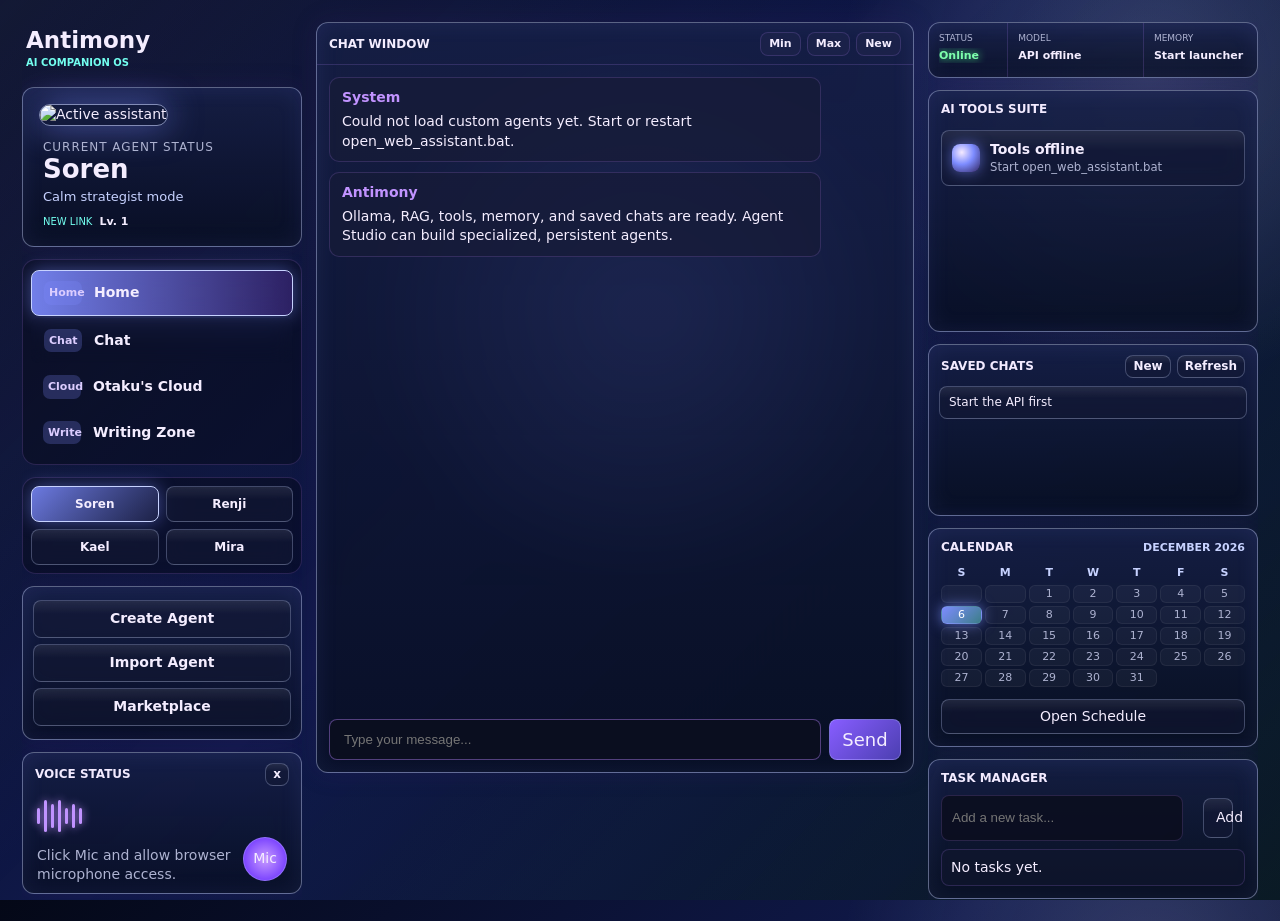
==== index.html @ 767133b0 "Add files via upload" ====
<!doctype html>
<html lang="en">
<head>
  <meta charset="utf-8" />
  <meta name="viewport" content="width=device-width, initial-scale=1" />
  <title>Antimony Anime AI Assistant</title>
  <link rel="stylesheet" href="assistant_web.css?v=20260620-cloud-public" />
</head>
<body>
  <main class="shell">
    <aside class="left-rail">
      <div class="rail-brand"><div><strong>Antimony</strong><span>AI Companion OS</span></div><button id="accountButton" type="button" hidden><span id="accountLabel">Sign in</span></button></div>
      <section class="glass agent-panel">
        <img id="agentMini" src="assets/soren.png" alt="Active assistant" />
        <div>
          <span>Current Agent Status</span>
          <strong id="activeAgentName">Soren</strong>
          <p id="activeAgentVibe">Calm strategist mode</p>
          <div class="agent-progress"><span id="agentRelationship">New Link</span><b id="agentLevel">Lv. 1</b></div>
        </div>
      </section>

      <nav>
        <button class="nav active" data-prompt="what can you do"><b>Home</b><span>Home</span></button>
        <button class="nav" id="chatNav" type="button"><b>Chat</b><span>Chat</span></button>
        <a class="nav" href="otakus_cloud.html"><b>Cloud</b><span>Otaku's Cloud</span></a>
        <a class="nav" href="writing_zone.html"><b>Write</b><span>Writing Zone</span></a>
      </nav>

      <section class="glass agent-create">
        <button id="createAgentOpen" type="button">Create Agent</button>
        <button id="importAgentOpen" type="button">Import Agent</button>
        <button id="marketplaceOpen" type="button">Marketplace</button>
        <input id="importAgentFile" type="file" accept="application/json,.json" hidden />
      </section>

      <section class="glass voice-card">
        <div class="panel-title">Voice Status <button id="voicePulse">x</button></div>
        <div class="wave"><i></i><i></i><i></i><i></i><i></i><i></i><i></i></div>
        <p>Click Mic and allow browser microphone access.</p>
        <button class="round" data-action="voice">Mic</button>
      </section>

    </aside>

    <aside class="right-rail">
      <section class="glass system-dock">
        <div><span>Status</span><b class="online">Online</b></div>
        <div><span>Model</span><b id="modelStatus">Checking...</b></div>
        <div><span>Memory</span><b id="memoryStatus">SQLite DB</b></div>
      </section>
      <section class="glass tool-suite">
        <div class="panel-title">AI Tools Suite</div>
        <div id="toolsList" class="tools-list">
          <button data-prompt="tools"><span class="tool-dot"></span><span><b>Loading tools</b><small>Reading Python API</small></span></button>
        </div>
      </section>

      <section class="glass saved">
        <div class="panel-title">Saved Chats <span><button id="savedNewChat">New</button><button id="refreshSessions">Refresh</button></span></div>
        <div id="sessions" class="sessions"></div>
      </section>

      <section class="glass calendar-card">
        <div class="panel-title">Calendar <span id="calendarMonth"></span></div>
        <div id="calendarGrid" class="calendar-grid"></div>
        <button data-prompt="calendar this month">Open Schedule</button>
      </section>

      <section class="glass tasks">
        <div class="panel-title">Task Manager</div>
        <form id="taskForm" class="task-form">
          <input id="taskInput" autocomplete="off" placeholder="Add a new task..." />
          <button type="submit">Add</button>
        </form>
        <div id="tasksList" class="tasks-list"></div>
      </section>
    </aside>

    <section class="chat-window glass">
      <div class="window-bar">
        <span>Chat Window</span>
        <div>
          <button id="minChat" type="button">Min</button>
          <button id="maxChat" type="button">Max</button>
          <button id="newChat" type="button">New</button>
        </div>
      </div>
      <section id="messages" class="messages"></section>
      <form id="composer" class="composer">
        <input id="messageInput" autocomplete="off" placeholder="Type your message..." />
        <button type="submit">Send</button>
      </form>
    </section>

    <section class="mode-panel glass" id="modePanel">
      <div class="panel-title"><span id="modeTitle">Antimony Modes</span><button id="closeMode" type="button">Close</button></div>
      <div id="modeTools" class="mode-tools"></div>
    </section>

  </main>

  <section class="studio-overlay" id="agentStudio" hidden>
    <div class="agent-studio glass" role="dialog" aria-modal="true" aria-labelledby="studioTitle">
      <header>
        <div><span>Antimony Creator</span><h2 id="studioTitle">Agent Studio</h2></div>
        <button id="cancelAgentCreate" type="button" aria-label="Close Agent Studio">x</button>
      </header>
      <div class="studio-templates" id="agentTemplates">
        <button type="button" data-template="companion">Companion</button>
        <button type="button" data-template="study">Study</button>
        <button type="button" data-template="coding">Coding</button>
        <button type="button" data-template="writing">Writing</button>
        <button type="button" data-template="research">Research</button>
        <button type="button" data-template="anime">Anime</button>
      </div>
      <form id="createAgentForm" class="studio-body">
        <div class="studio-fields">
          <label>Name<input id="newAgentName" required maxlength="40" placeholder="Nova" /></label>
          <label>Role<select id="newAgentRole"><option>AI Companion</option><option>Study Coach</option><option>Coding Mentor</option><option>Writing Partner</option><option>Research Analyst</option><option>Anime Specialist</option></select></label>
          <label class="wide">Purpose<input id="newAgentPurpose" maxlength="300" placeholder="What should this agent help you achieve?" /></label>
          <label class="wide">Personality and vibe<textarea id="newAgentVibe" required maxlength="160" placeholder="Calm, witty, loyal, challenges me when needed..."></textarea></label>
          <label class="wide">Appearance prompt<textarea id="newAgentAppearance" maxlength="300" placeholder="Silver hair, teal eyes, futuristic scholar outfit..."></textarea></label>
          <label>Traits<input id="newAgentTraits" maxlength="200" placeholder="patient, strategic, funny" /></label>
          <label>Voice style<select id="newAgentVoice"><option value="balanced">Balanced</option><option value="calm">Calm</option><option value="energetic">Energetic</option><option value="deep">Deep</option><option value="gentle">Gentle</option></select></label>
          <label class="wide">Goals<textarea id="newAgentGoals" maxlength="600" placeholder="One goal per line"></textarea></label>
          <label class="wide">First greeting<input id="newAgentGreeting" maxlength="240" placeholder="A custom message when the agent comes online" /></label>
          <label class="wide">Custom instructions<textarea id="newAgentInstructions" maxlength="1500" placeholder="How the agent should behave, teach, plan, and respond"></textarea></label>
          <label class="wide">Starter knowledge<textarea id="newAgentKnowledge" maxlength="5000" placeholder="Facts, syllabus, project context, rules, or lore this agent should know"></textarea></label>
          <fieldset class="wide pack-picker"><legend>Knowledge Packs</legend><div id="studioPackChoices"><span>Loading packs...</span></div></fieldset>
          <label>Sharing<select id="newAgentVisibility"><option value="private">Private</option><option value="shared">Shareable</option></select></label>
        </div>
        <aside class="studio-preview">
          <div class="preview-avatar" id="studioAvatar"><span>AI</span></div>
          <span id="studioTemplateLabel">Custom Agent</span>
          <h3 id="studioPreviewName">Your Agent</h3>
          <p id="studioPreviewRole">AI Companion</p>
          <small id="studioPreviewVibe">Build a personality people remember.</small>
          <div class="studio-actions"><button type="submit" id="generateAgent">Generate Agent</button><button type="button" id="studioReset">Reset</button></div>
        </aside>
      </form>
    </div>
  </section>

  <section class="studio-overlay" id="marketplace" hidden>
    <div class="marketplace glass" role="dialog" aria-modal="true" aria-labelledby="marketplaceTitle">
      <header><div><span>Antimony Network</span><h2 id="marketplaceTitle">Agent Marketplace</h2></div><button id="marketplaceClose" type="button">x</button></header>
      <div class="market-tabs"><button class="active" type="button" data-market-tab="agents">Agents</button><button type="button" data-market-tab="packs">Knowledge Packs</button></div>
      <section id="marketAgents" class="market-grid"></section>
      <section id="marketPacks" class="market-grid" hidden></section>
    </div>
  </section>

  <section class="studio-overlay" id="authOverlay" hidden>
    <div class="auth-dialog glass" role="dialog" aria-modal="true" aria-labelledby="authTitle">
      <button id="authClose" class="auth-close" type="button">x</button>
      <div class="auth-brand"><span>Antimony Cloud</span><h2 id="authTitle">Your agents, everywhere.</h2><p>Sign in to sync chats, custom agents, and progress across devices.</p></div>
      <form id="authForm">
        <div class="auth-modes"><button class="active" type="button" data-auth-mode="login">Log in</button><button type="button" data-auth-mode="signup">Create account</button></div>
        <label>Email<input id="authEmail" type="email" autocomplete="email" required /></label>
        <label>Password<input id="authPassword" type="password" autocomplete="current-password" minlength="8" required /></label>
        <p id="authError"></p>
        <button id="authSubmit" type="submit">Log in</button>
      </form>
      <section id="accountPanel" hidden><p id="accountEmail"></p><button id="signOutButton" type="button">Sign out</button></section>
    </div>
  </section>

  <script src="/api/config"></script>
  <script src="cloud_auth.js?v=20260620-vercel-config"></script>
  <script src="assistant_web.js?v=20260620-vercel-config"></script>
</body>
</html>
---- assistant_web.css ----
:root {
  color-scheme: dark;
  --bg: #050814;
  --panel: rgba(21, 24, 49, .74);
  --panel-2: rgba(32, 35, 66, .68);
  --line: rgba(182, 132, 255, .42);
  --line-soft: rgba(182, 132, 255, .18);
  --text: #f4edff;
  --muted: #aeb3d1;
  --purple: #8d5cff;
  --purple-2: #c193ff;
  --cyan: #73fff0;
  --hot: #ff78d5;
  --accent-a: #8d5cff;
  --accent-b: #c193ff;
  --accent-c: #73fff0;
  --page-0: #050814;
  --page-1: #090d1d;
  --page-2: #03050d;
  --panel-tint: rgba(28, 31, 61, .78);
  --panel-bottom: rgba(11, 15, 35, .72);
  --portrait-scale: 1;
  --portrait-x: 0px;
}

body[data-persona="soren"] {
  --accent-a: #7d8cff;
  --accent-b: #c7d2ff;
  --accent-c: #73fff0;
  --hot: #89f7ff;
  --page-0: #040817;
  --page-1: #10194a;
  --page-2: #020714;
  --panel-tint: rgba(22, 31, 70, .82);
  --panel-bottom: rgba(7, 13, 31, .78);
  --portrait-scale: .98;
}
body[data-persona="renji"] {
  --accent-a: #ff5f86;
  --accent-b: #ffc46b;
  --accent-c: #ff9ab5;
  --hot: #ffd36e;
  --page-0: #15050a;
  --page-1: #3a101a;
  --page-2: #130908;
  --panel-tint: rgba(64, 20, 31, .82);
  --panel-bottom: rgba(24, 10, 18, .78);
  --portrait-scale: 1.02;
  --portrait-x: -8px;
}
body[data-persona="kael"] {
  --accent-a: #45d483;
  --accent-b: #b7ff71;
  --accent-c: #64f4ff;
  --hot: #afff6b;
  --page-0: #03110d;
  --page-1: #0b3022;
  --page-2: #04120f;
  --panel-tint: rgba(13, 50, 37, .82);
  --panel-bottom: rgba(5, 22, 18, .78);
  --portrait-scale: .96;
  --portrait-x: 8px;
}
body[data-persona="mira"] {
  --accent-a: #ff7ab6;
  --accent-b: #ffd0e6;
  --accent-c: #9df0ff;
  --hot: #ffb4d2;
  --page-0: #160614;
  --page-1: #41102f;
  --page-2: #100716;
  --panel-tint: rgba(62, 20, 51, .82);
  --panel-bottom: rgba(24, 9, 25, .78);
  --portrait-scale: 1;
}

* { box-sizing: border-box; }
html, body { height: 100%; }
body {
  margin: 0;
  background:
    radial-gradient(circle at 52% 35%, color-mix(in srgb, var(--accent-a) 34%, transparent), transparent 32%),
    radial-gradient(circle at 90% 8%, color-mix(in srgb, var(--accent-b) 20%, transparent), transparent 22%),
    linear-gradient(135deg, var(--page-0) 0%, var(--page-1) 45%, var(--page-2) 100%);
  color: var(--text);
  font: 14px/1.4 "Segoe UI", system-ui, sans-serif;
  overflow: hidden;
}
body::before {
  content: "";
  position: fixed;
  inset: 0;
  pointer-events: none;
  background:
    radial-gradient(circle at 48% 34%, color-mix(in srgb, var(--accent-a) 34%, transparent), transparent 30%),
    linear-gradient(135deg, color-mix(in srgb, var(--accent-a) 16%, transparent), transparent 42%, color-mix(in srgb, var(--accent-c) 10%, transparent));
  opacity: .82;
}

button, a.mode-link, .quick-link {
  font: inherit;
  color: var(--text);
  border: 1px solid color-mix(in srgb, var(--accent-b) 28%, transparent);
  background:
    linear-gradient(180deg, rgba(255, 255, 255, .08), transparent 36%),
    rgba(20, 25, 52, .58);
  border-radius: 8px;
  cursor: pointer;
  transition: .18s ease;
  backdrop-filter: blur(10px);
  text-decoration: none;
}
button:hover, button.active, a.mode-link:hover, .quick-link:hover {
  border-color: var(--accent-b);
  box-shadow: 0 0 18px color-mix(in srgb, var(--accent-a) 48%, transparent);
  background: linear-gradient(135deg, color-mix(in srgb, var(--accent-a) 86%, transparent), rgba(55, 44, 103, .8));
}

.shell {
  min-height: 100vh;
  display: grid;
  grid-template-columns: 280px minmax(480px, 1fr) 330px;
  grid-template-rows: minmax(0, 1fr) 112px;
  gap: 14px;
  padding: 22px;
  position: relative;
}

.glass {
  background: linear-gradient(180deg, var(--panel-tint), var(--panel-bottom));
  border: 1px solid color-mix(in srgb, var(--accent-b) 44%, transparent);
  box-shadow: inset 0 0 22px color-mix(in srgb, var(--accent-a) 10%, transparent), 0 0 24px rgba(55, 34, 110, .24);
  border-radius: 12px;
  backdrop-filter: blur(14px);
}

.topbar {
  grid-column: 1 / 4;
  display: grid;
  grid-template-columns: 320px 1fr 220px;
  align-items: center;
  gap: 18px;
  z-index: 2;
}
.top-center {
  display: grid;
  gap: 8px;
}
.mode-link, .quick-link {
  min-height: 34px;
  display: grid;
  place-items: center;
  padding: 7px 10px;
  text-align: center;
  font-weight: 800;
  color: var(--text);
  text-decoration: none;
}

.brand { display: flex; align-items: center; gap: 16px; }
.butterfly {
  width: 72px;
  height: 72px;
  display: grid;
  place-items: center;
  font-size: 46px;
  color: #f4eaff;
  text-shadow: 0 0 18px var(--purple-2);
}
.brand h1 { margin: 0; font-size: 34px; letter-spacing: .02em; }
.brand h1 span { font-size: 18px; color: var(--accent-b); margin-left: 6px; }
.brand p { margin: 3px 0 0; color: var(--muted); text-transform: uppercase; letter-spacing: .08em; }

.status-strip {
  height: 54px;
  display: grid;
  grid-template-columns: repeat(3, 1fr);
  border-left: 1px solid var(--line-soft);
  border-right: 1px solid var(--line-soft);
}
.status-strip div { padding: 5px 22px; border-right: 1px solid var(--line-soft); }
.status-strip div:last-child { border-right: 0; }
.status-strip span { display: block; color: var(--muted); text-transform: uppercase; font-size: 11px; }
.status-strip strong { display: block; margin-top: 5px; }
.online { color: #7dffad; text-shadow: 0 0 8px #57ff91; }

.user-chip { display: flex; align-items: center; justify-content: flex-end; gap: 12px; }
.user-chip img {
  width: 58px; height: 58px; border-radius: 50%;
  border: 2px solid var(--purple-2); object-fit: cover;
  box-shadow: 0 0 18px rgba(160, 94, 255, .7);
}
.user-chip span { color: var(--muted); display: block; }
.user-chip strong { font-size: 18px; }

.left-rail { grid-column: 1; grid-row: 1 / 3; z-index: 2; display: flex; flex-direction: column; gap: 12px; min-height: 0; overflow: auto; }
.rail-brand { padding: 2px 4px 5px; display: flex; align-items: center; justify-content: space-between; gap: 8px; }
.rail-brand > div { display: grid; }
.rail-brand strong { font-size: 23px; }
.rail-brand span { color: var(--accent-c); font-size: 10px; text-transform: uppercase; font-weight: 800; }
.rail-brand button { max-width: 112px; min-height: 34px; padding: 6px 9px; overflow: hidden; }
.rail-brand button span { display: block; white-space: nowrap; overflow: hidden; text-overflow: ellipsis; text-transform: none; }
.agent-panel {
  display: block;
  padding: 16px;
}
.agent-panel img {
  width: 100%;
  height: 230px;
  border-radius: 20px;
  object-fit: cover;
  object-position: center 14%;
  image-rendering: auto;
  border: 1px solid color-mix(in srgb, var(--accent-b) 62%, transparent);
  box-shadow: 0 0 34px color-mix(in srgb, var(--accent-a) 58%, transparent);
}
.agent-panel > div { padding: 13px 4px 1px; }
.agent-panel span {
  display: block;
  color: var(--muted);
  font-size: 12px;
  text-transform: uppercase;
  letter-spacing: .08em;
}
.agent-panel strong { display: block; font-size: 26px; line-height: 1.05; }
.agent-panel p { margin: 5px 0 0; color: var(--accent-b); font-size: 13px; }
.agent-progress { display: flex; align-items: center; gap: 7px; margin-top: 8px; }
.agent-progress span { color: var(--accent-c); font-size: 10px; letter-spacing: 0; }
.agent-progress b { color: var(--text); font-size: 11px; }
nav {
  background: rgba(5, 8, 20, .42);
  border: 1px solid var(--line-soft);
  border-radius: 14px;
  padding: 8px;
}
.nav {
  width: 100%;
  display: flex;
  align-items: center;
  gap: 12px;
  padding: 10px 12px;
  margin: 2px 0;
  text-align: left;
  background: transparent;
  border-color: transparent;
  color: var(--text);
  text-decoration: none;
}
.nav:first-child { background: linear-gradient(90deg, color-mix(in srgb, var(--accent-a) 90%, transparent), rgba(87, 54, 168, .45)); }
.nav b {
  width: 38px;
  min-width: 38px;
  display: inline-grid;
  place-items: center;
  padding: 4px 5px;
  border-radius: 7px;
  background: color-mix(in srgb, var(--accent-a) 24%, transparent);
  color: #dccdff;
  font-size: 11px;
}
.nav span { font-weight: 600; }

.persona-grid {
  display: grid;
  grid-template-columns: repeat(2, 1fr);
  gap: 7px;
  padding: 8px;
  background: rgba(5, 8, 20, .42);
  border: 1px solid var(--line-soft);
  border-radius: 14px;
}
.persona-button {
  width: 100%;
  min-height: 36px;
  padding: 7px 8px;
  font-weight: 700;
  font-size: 12px;
}
.persona-choice {
  min-width: 0;
}
.persona-choice.custom {
  display: grid;
  grid-template-columns: minmax(0, 1fr) 30px 30px;
  gap: 5px;
}
.delete-persona, .share-persona {
  width: 30px;
  min-width: 30px;
  min-height: 36px;
  padding: 0;
  display: grid;
  place-items: center;
  color: var(--hot);
  font-weight: 900;
}
.share-persona { color: var(--accent-c); }
.persona-button.active {
  background: linear-gradient(135deg, color-mix(in srgb, var(--accent-a) 86%, transparent), rgba(34, 39, 78, .82));
}

.agent-create {
  padding: 10px;
}
.agent-create > button {
  width: 100%;
  min-height: 38px;
  font-weight: 800;
  margin: 3px 0;
}
.agent-create form {
  display: grid;
  gap: 8px;
}
.agent-create form[hidden] {
  display: none;
}
.agent-create input,
.agent-create textarea {
  width: 100%;
  min-width: 0;
  color: var(--text);
  background: rgba(8, 12, 31, .76);
  border: 1px solid color-mix(in srgb, var(--accent-b) 28%, transparent);
  border-radius: 8px;
  outline: none;
  padding: 9px 10px;
  font: inherit;
}
.agent-create textarea {
  min-height: 72px;
  resize: vertical;
}
.agent-create form div {
  display: grid;
  grid-template-columns: 1fr 1fr;
  gap: 7px;
}
.agent-create form button {
  min-height: 34px;
  font-weight: 800;
}

.studio-overlay {
  position: fixed;
  inset: 0;
  z-index: 80;
  display: grid;
  place-items: center;
  padding: 24px;
  background: rgba(2, 5, 14, .82);
  backdrop-filter: blur(16px);
}
.studio-overlay[hidden] { display: none; }
.agent-studio {
  width: min(1040px, 96vw);
  max-height: 92vh;
  overflow: auto;
  padding: 0;
  border-color: color-mix(in srgb, var(--accent-c) 52%, transparent);
}
.agent-studio > header {
  position: sticky;
  top: 0;
  z-index: 2;
  display: flex;
  justify-content: space-between;
  align-items: center;
  padding: 16px 18px;
  background: rgba(8, 12, 30, .94);
  border-bottom: 1px solid var(--line-soft);
}
.agent-studio header span { color: var(--accent-c); font-size: 10px; text-transform: uppercase; font-weight: 800; }
.agent-studio h2 { margin: 2px 0 0; font-size: 24px; }
.agent-studio header button { width: 34px; height: 34px; padding: 0; }
.studio-templates {
  display: grid;
  grid-template-columns: repeat(6, minmax(0, 1fr));
  gap: 7px;
  padding: 14px 18px 0;
}
.studio-templates button { min-height: 40px; padding: 7px; font-size: 12px; font-weight: 800; }
.studio-templates button.active { border-color: var(--accent-c); color: var(--accent-c); }
.studio-body {
  display: grid;
  grid-template-columns: minmax(0, 1fr) 260px;
  gap: 20px;
  padding: 18px;
}
.studio-fields {
  display: grid;
  grid-template-columns: repeat(2, minmax(0, 1fr));
  gap: 11px;
}
.studio-fields label {
  min-width: 0;
  display: grid;
  gap: 5px;
  color: var(--muted);
  font-size: 11px;
  font-weight: 700;
  text-transform: uppercase;
}
.studio-fields label.wide { grid-column: 1 / -1; }
.studio-fields input, .studio-fields textarea, .studio-fields select {
  width: 100%;
  min-width: 0;
  color: var(--text);
  background: rgba(7, 11, 28, .82);
  border: 1px solid color-mix(in srgb, var(--accent-b) 28%, transparent);
  border-radius: 8px;
  padding: 10px 11px;
  outline: none;
  font: 13px/1.35 "Segoe UI", system-ui, sans-serif;
  text-transform: none;
}
.studio-fields textarea { min-height: 68px; resize: vertical; }
.studio-fields input:focus, .studio-fields textarea:focus, .studio-fields select:focus { border-color: var(--accent-c); box-shadow: 0 0 14px color-mix(in srgb, var(--accent-c) 20%, transparent); }
.pack-picker { margin: 0; min-width: 0; border: 1px solid var(--line-soft); border-radius: 8px; padding: 9px; }
.pack-picker legend { color: var(--muted); padding: 0 5px; font-size: 10px; text-transform: uppercase; font-weight: 800; }
#studioPackChoices { display: grid; grid-template-columns: repeat(3, minmax(0, 1fr)); gap: 7px; }
#studioPackChoices label { display: flex; align-items: center; gap: 6px; min-height: 34px; padding: 7px; background: rgba(7,11,28,.68); border: 1px solid var(--line-soft); border-radius: 7px; text-transform: none; }
#studioPackChoices input { width: 15px; height: 15px; padding: 0; }
.studio-preview {
  position: sticky;
  top: 88px;
  align-self: start;
  display: grid;
  justify-items: center;
  text-align: center;
  padding: 10px 4px;
}
.preview-avatar {
  width: 200px;
  aspect-ratio: 1;
  display: grid;
  place-items: center;
  border-radius: 26px;
  background: radial-gradient(circle at 50% 26%, var(--accent-c), var(--accent-a) 48%, #090d20 78%);
  border: 1px solid color-mix(in srgb, var(--accent-c) 58%, transparent);
  box-shadow: 0 0 38px color-mix(in srgb, var(--accent-a) 55%, transparent);
}
.preview-avatar span { font-size: 58px; font-weight: 900; }
.studio-preview > span { margin-top: 14px; color: var(--accent-c); font-size: 10px; text-transform: uppercase; font-weight: 800; }
.studio-preview h3 { margin: 4px 0 0; font-size: 25px; }
.studio-preview p { margin: 3px 0; color: var(--accent-b); }
.studio-preview small { min-height: 48px; color: var(--muted); }
.studio-actions { width: 100%; display: grid; gap: 7px; margin-top: 16px; }
.studio-actions button { min-height: 42px; font-weight: 800; }
.studio-actions button:first-child { background: linear-gradient(135deg, var(--accent-a), color-mix(in srgb, var(--accent-c) 44%, #17213c)); }

.marketplace {
  width: min(960px, 96vw);
  max-height: 90vh;
  overflow: auto;
  padding-bottom: 18px;
}
.marketplace > header { position: sticky; top: 0; z-index: 2; display: flex; justify-content: space-between; align-items: center; padding: 16px 18px; background: rgba(8,12,30,.95); border-bottom: 1px solid var(--line-soft); }
.marketplace header span { color: var(--accent-c); font-size: 10px; text-transform: uppercase; font-weight: 800; }
.marketplace h2 { margin: 2px 0 0; font-size: 24px; }
.marketplace header button { width: 34px; height: 34px; padding: 0; }
.market-tabs { display: flex; gap: 8px; padding: 14px 18px 4px; }
.market-tabs button { min-width: 130px; padding: 8px 12px; font-weight: 800; }
.market-grid { display: grid; grid-template-columns: repeat(auto-fit, minmax(230px, 1fr)); gap: 11px; padding: 12px 18px; }
.market-item { min-width: 0; padding: 14px; border: 1px solid var(--line-soft); border-radius: 8px; background: rgba(7,11,28,.68); }
.market-item span { color: var(--accent-c); font-size: 10px; text-transform: uppercase; font-weight: 800; }
.market-item h3 { margin: 5px 0 4px; font-size: 18px; }
.market-item p { min-height: 58px; margin: 0 0 12px; color: var(--muted); font-size: 12px; }
.market-item button { width: 100%; min-height: 38px; font-weight: 800; }
.market-item .installed { color: #7dffad; }

.auth-dialog { position: relative; width: min(440px, 94vw); padding: 24px; }
.auth-close { position: absolute; top: 12px; right: 12px; width: 32px; height: 32px; padding: 0; }
.auth-brand span { color: var(--accent-c); font-size: 10px; text-transform: uppercase; font-weight: 800; }
.auth-brand h2 { margin: 4px 0; font-size: 27px; }
.auth-brand p { margin: 0 0 18px; color: var(--muted); }
.auth-modes { display: grid; grid-template-columns: 1fr 1fr; gap: 7px; }
#authForm { display: grid; gap: 11px; }
#authForm label { display: grid; gap: 5px; color: var(--muted); font-size: 11px; text-transform: uppercase; font-weight: 800; }
#authForm input { color: var(--text); background: rgba(7,11,28,.82); border: 1px solid var(--line-soft); border-radius: 8px; padding: 11px; font: inherit; }
#authError { min-height: 20px; margin: 0; color: var(--hot); font-size: 12px; }
#authSubmit, #signOutButton { min-height: 42px; font-weight: 800; }
#accountPanel { text-align: center; }
#accountPanel p { color: var(--accent-c); }

.panel-title {
  display: flex;
  align-items: center;
  justify-content: space-between;
  gap: 8px;
  padding: 10px 12px 8px;
  color: #f2eaff;
  font-weight: 800;
  text-transform: uppercase;
  font-size: 12px;
}
.panel-title button { padding: 2px 7px; font-size: 12px; }

.voice-card { min-height: 132px; position: relative; }
.voice-card p { margin: 8px 14px; color: var(--muted); }
.round {
  position: absolute; right: 14px; bottom: 12px;
  width: 44px; height: 44px; border-radius: 50%;
  background: radial-gradient(circle, #c89bff, #7e47ff 70%);
}
.wave { display: flex; align-items: center; gap: 4px; height: 44px; padding: 0 14px; }
.wave i {
  display: block; width: 3px; height: 16px; border-radius: 4px; background: var(--purple-2);
  box-shadow: 0 0 8px var(--purple-2);
  animation: wave 1.1s infinite ease-in-out alternate;
}
.wave i:nth-child(2n) { height: 32px; animation-delay: .12s; }
.wave i:nth-child(3n) { height: 24px; animation-delay: .22s; }
@keyframes wave { to { transform: scaleY(.35); opacity: .5; } }

.right-rail { grid-column: 3; grid-row: 1 / 3; z-index: 2; display: flex; flex-direction: column; gap: 12px; min-height: 0; overflow: auto; }
.system-dock { display: grid; grid-template-columns: .7fr 1.2fr 1fr; gap: 0; min-height: 56px; }
.system-dock div { min-width: 0; padding: 9px 10px; border-right: 1px solid var(--line-soft); }
.system-dock div:last-child { border-right: 0; }
.system-dock span { display: block; color: var(--muted); font-size: 9px; text-transform: uppercase; }
.system-dock b { display: block; margin-top: 3px; font-size: 11px; white-space: nowrap; overflow: hidden; text-overflow: ellipsis; }
.tool-suite {
  padding-bottom: 10px;
  min-height: 242px;
}
.tools-list {
  max-height: 255px;
  overflow: auto;
  padding-bottom: 4px;
}
.tool-suite button {
  width: calc(100% - 24px);
  margin: 4px 12px;
  padding: 9px 10px;
  display: grid;
  grid-template-columns: 38px 1fr;
  align-items: center;
  text-align: left;
}
.tool-dot {
  width: 28px;
  height: 28px;
  border-radius: 8px;
  background: radial-gradient(circle at 35% 30%, #f5eaff, var(--accent-a) 45%, #322661 100%);
  box-shadow: 0 0 14px color-mix(in srgb, var(--accent-a) 62%, transparent);
}
.tool-suite b { display: block; }
.tool-suite small { display: block; color: var(--muted); }
.task-form {
  display: grid;
  grid-template-columns: 1fr 54px;
  gap: 8px;
  padding: 0 12px 8px;
}
.task-form input {
  min-width: 0;
  background: rgba(12, 15, 32, .9);
  border: 1px solid var(--line-soft);
  color: var(--text);
  border-radius: 8px;
  padding: 9px 10px;
}
.tasks-list {
  display: grid;
  gap: 6px;
  padding: 0 12px 12px;
  max-height: 150px;
  overflow: auto;
}
.task-row {
  display: grid;
  grid-template-columns: 1fr auto;
  gap: 8px;
  align-items: center;
  padding: 8px 9px;
  border: 1px solid var(--line-soft);
  border-radius: 8px;
  background: rgba(19, 23, 48, .62);
}
.task-row.done .task-text {
  color: var(--muted);
  text-decoration: line-through;
}
.task-actions {
  display: flex;
  gap: 5px;
}
.task-actions button {
  width: auto;
  margin: 0;
  padding: 4px 7px;
  font-size: 11px;
}
.tasks button {
  width: calc(100% - 24px);
  margin: 3px 12px;
  display: block;
  text-align: left;
  padding: 9px 12px;
}
.tasks .task-actions button {
  width: auto;
  margin: 0;
  display: inline-block;
  padding: 4px 7px;
  text-align: center;
  font-size: 11px;
}
.tasks small { display: block; color: var(--muted); margin-top: 3px; }
.saved { min-height: 172px; overflow: hidden; }
.saved .panel-title span { display: flex; gap: 6px; }
.sessions { display: grid; gap: 5px; padding: 0 10px 10px; max-height: 125px; overflow: auto; }
.session-row {
  display: grid;
  grid-template-columns: 1fr auto;
  gap: 6px;
  align-items: center;
}
.session {
  min-width: 0;
  text-align: left;
  padding: 7px 9px;
  white-space: nowrap;
  overflow: hidden;
  text-overflow: ellipsis;
  font-size: 12px;
}
.delete-session {
  width: 30px;
  height: 30px;
  padding: 0;
  display: grid;
  place-items: center;
  color: var(--hot);
}

.chat-window {
  grid-column: 2;
  grid-row: 1;
  width: 100%;
  justify-self: stretch;
  align-self: stretch;
  z-index: 3;
  transform: none;
  display: grid;
  grid-template-rows: auto 1fr auto;
  min-height: 0;
}
.chat-window.maximized {
  position: fixed;
  inset: 108px 360px 82px 280px;
  width: auto;
  z-index: 20;
}
.chat-window.minimized {
  align-self: end;
  width: min(420px, 92%);
}
.chat-window.minimized .messages,
.chat-window.minimized .composer {
  display: none;
}
.window-bar {
  display: flex;
  justify-content: space-between;
  align-items: center;
  padding: 9px 12px;
  border-bottom: 1px solid var(--line-soft);
  text-transform: uppercase;
  font-size: 12px;
  font-weight: 800;
}
.window-bar div { display: flex; gap: 6px; }
.window-bar button {
  border: 1px solid var(--line-soft);
  background: rgba(34, 39, 78, .5);
  padding: 3px 8px;
  font-size: 11px;
}
.messages {
  min-height: 420px;
  max-height: none;
  overflow: auto;
  padding: 12px;
  display: flex;
  flex-direction: column;
  gap: 10px;
}
.msg {
  max-width: 86%;
  padding: 10px 12px;
  border: 1px solid var(--line-soft);
  border-radius: 10px;
  background: rgba(24, 28, 56, .74);
  white-space: pre-wrap;
}
.msg.user { align-self: flex-end; border-color: rgba(255, 120, 213, .3); }
.msg.assistant { align-self: flex-start; }
.msg strong { display: block; color: var(--purple-2); margin-bottom: 4px; }
.msg.user strong { color: var(--hot); }
.msg a { color: #8fdcff; text-decoration: underline; }
.thinking-msg { display: flex; align-items: center; gap: 8px; min-width: 190px; }
.thinking-msg strong { margin: 0 5px 0 0; }
.thinking-label { color: var(--muted); font-size: 12px; }
.thinking-dots { display: inline-flex; align-items: center; gap: 4px; }
.thinking-dots i { width: 6px; height: 6px; border-radius: 50%; background: var(--accent-c); animation: thinking-bounce 1s infinite ease-in-out; }
.thinking-dots i:nth-child(2) { animation-delay: .16s; }
.thinking-dots i:nth-child(3) { animation-delay: .32s; }
@keyframes thinking-bounce { 0%, 60%, 100% { transform: translateY(0); opacity: .42; } 30% { transform: translateY(-5px); opacity: 1; } }
.generated-agent-card {
  margin-top: 8px;
  display: grid;
  grid-template-columns: 96px 1fr;
  gap: 12px;
  align-items: center;
}
.generated-agent-card img {
  width: 96px;
  height: 96px;
  border-radius: 18px;
  object-fit: cover;
  object-position: center top;
  border: 1px solid color-mix(in srgb, var(--accent-b) 42%, transparent);
  box-shadow: 0 0 22px color-mix(in srgb, var(--accent-a) 46%, transparent);
}
.generated-agent-card b {
  display: block;
  color: var(--accent-b);
  margin-bottom: 5px;
}
.generated-agent-card span {
  color: var(--muted);
  font-size: 12px;
}
.composer {
  display: grid;
  grid-template-columns: 1fr 72px;
  gap: 8px;
  padding: 12px;
}
.composer input {
  background: rgba(12, 15, 32, .9);
  border: 1px solid var(--line);
  color: var(--text);
  border-radius: 8px;
  padding: 12px 14px;
  outline: none;
}
.composer button { font-size: 18px; background: linear-gradient(135deg, #875dff, #4c3fb1); }

.quick {
  grid-column: 2;
  grid-row: 4;
  align-self: start;
  width: 340px;
  z-index: 2;
}
.quick .panel-title, .weather .panel-title { padding-bottom: 4px; }
.quick button, .quick-link {
  width: calc(50% - 14px);
  margin: 6px;
  padding: 9px;
  display: inline-grid;
  min-height: 39px;
  vertical-align: top;
}
.right-rail .calendar-card {
  min-height: 174px;
  padding-bottom: 12px;
}

.mode-panel {
  grid-column: 2;
  grid-row: 2;
  justify-self: center;
  align-self: start;
  width: min(720px, 96%);
  max-height: 210px;
  z-index: 5;
  display: none;
  overflow: hidden;
}
.mode-panel.open { display: block; }
.mode-tools {
  display: grid;
  grid-template-columns: repeat(4, minmax(0, 1fr));
  gap: 7px;
  padding: 0 12px 12px;
  max-height: 166px;
  overflow: auto;
}
.mode-tools button {
  min-height: 58px;
  padding: 8px;
  text-align: left;
  background:
    linear-gradient(135deg, color-mix(in srgb, var(--accent-a) 20%, transparent), rgba(255,255,255,.04)),
    rgba(9, 13, 31, .72);
  box-shadow: inset 0 0 14px rgba(255,255,255,.04);
}
.mode-tools b {
  display: block;
  font-size: 12px;
  color: var(--text);
}
.mode-tools small {
  display: block;
  margin-top: 3px;
  color: var(--muted);
  font-size: 10px;
  line-height: 1.25;
}

.calendar-card {
  min-height: 148px;
}
.calendar-card .panel-title span {
  color: var(--accent-b);
  font-size: 11px;
}
.calendar-grid {
  display: grid;
  grid-template-columns: repeat(7, 1fr);
  gap: 3px;
  padding: 0 12px 8px;
}
.calendar-grid span {
  min-height: 18px;
  display: grid;
  place-items: center;
  border: 1px solid rgba(255,255,255,.06);
  border-radius: 6px;
  color: var(--muted);
  font-size: 11px;
  background: rgba(255,255,255,.04);
}
.calendar-grid .day-name {
  color: var(--accent-b);
  background: transparent;
  border-color: transparent;
  font-weight: 800;
}
.calendar-grid .today {
  color: #fff;
  background: linear-gradient(135deg, var(--accent-a), color-mix(in srgb, var(--accent-c) 44%, transparent));
  box-shadow: 0 0 14px color-mix(in srgb, var(--accent-a) 72%, transparent);
}
.calendar-card button { display: block; margin: 4px 12px 0; padding: 7px 10px; width: calc(100% - 24px); }

.footer-glow {
  grid-column: 1 / 4;
  grid-row: 5;
  display: grid;
  grid-template-columns: 1fr 90px 1fr;
  align-items: center;
  color: var(--purple-2);
  text-align: center;
  z-index: 2;
}
.footer-glow b {
  display: grid; place-items: center;
  width: 74px; height: 74px; margin: auto; border-radius: 50%;
  background: radial-gradient(circle, #d9c2ff, #7d4dff 55%, rgba(125, 77, 255, .18) 60%);
  box-shadow: 0 0 34px rgba(150, 91, 255, .9);
}

@media (max-width: 1100px) {
  body { overflow: auto; }
  .shell {
    min-height: auto;
    grid-template-columns: 1fr;
    grid-template-rows: auto;
  }
  .topbar, .left-rail, .right-rail, .chat-window, .quick, .footer-glow {
    grid-column: 1;
    grid-row: auto;
  }
  .topbar { grid-template-columns: 1fr; }
  .left-rail, .right-rail { display: grid; grid-template-columns: repeat(auto-fit, minmax(220px, 1fr)); }
  .chat-window, .quick { width: 100%; }
  .mode-panel { width: 100%; }
  .mode-tools { grid-template-columns: repeat(auto-fit, minmax(150px, 1fr)); }
  .chat-window.maximized {
    position: fixed;
    inset: 16px;
    width: auto;
  }
}
@media (max-width: 760px) {
  .studio-overlay { padding: 8px; }
  .agent-studio { width: 100%; max-height: 96vh; }
  .studio-templates { grid-template-columns: repeat(3, 1fr); }
  .studio-body { grid-template-columns: 1fr; }
  .studio-fields { grid-template-columns: 1fr; }
  .studio-fields label.wide { grid-column: auto; }
  .studio-preview { position: static; grid-row: 1; }
  .preview-avatar { width: 150px; }
  #studioPackChoices { grid-template-columns: 1fr; }
  .market-grid { grid-template-columns: 1fr; }
}
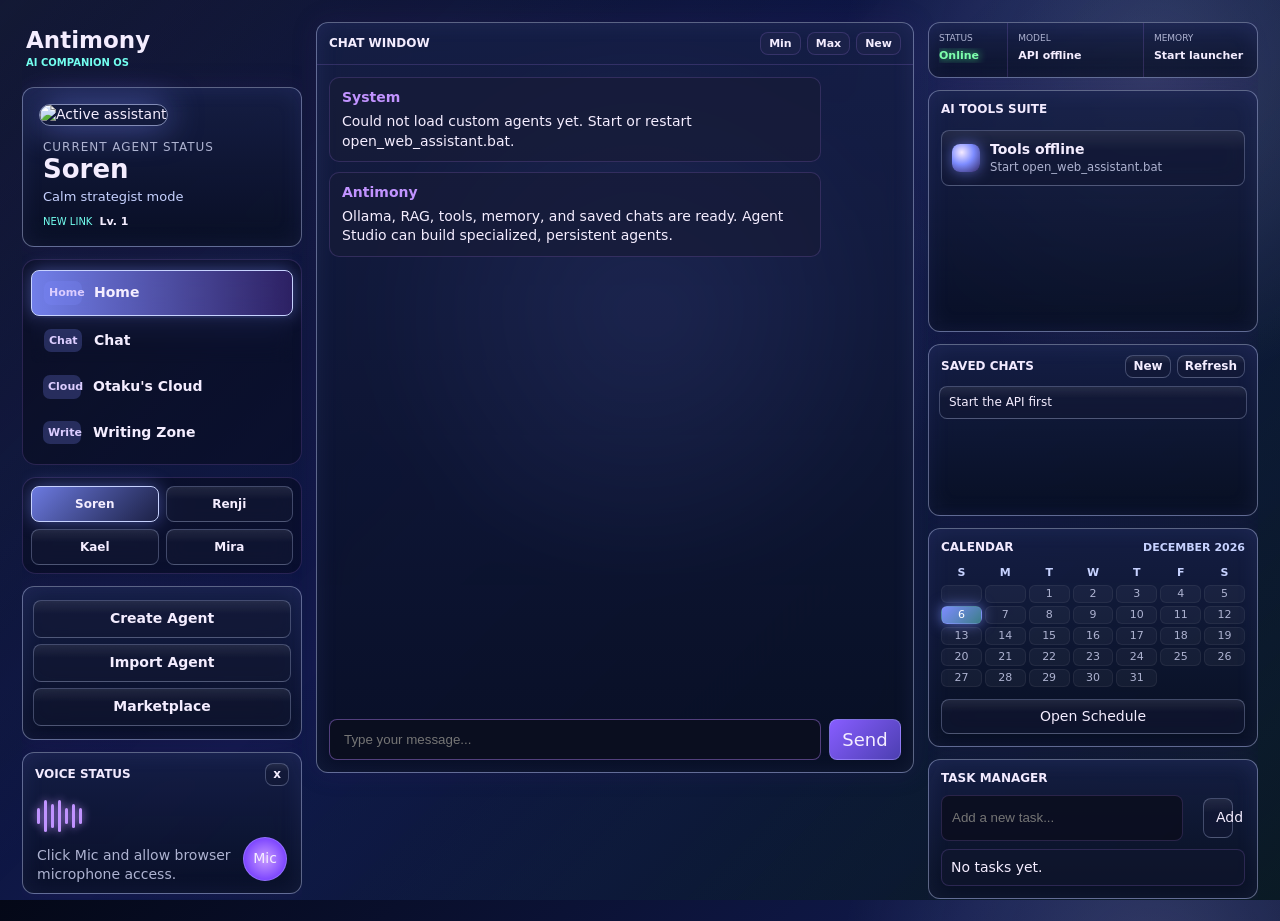
==== commit c33d8289: "Add files via upload" ====
--- a/index.html
+++ b/index.html
@@ -23,8 +23,8 @@
       <nav>
         <button class="nav active" data-prompt="what can you do"><b>Home</b><span>Home</span></button>
         <button class="nav" id="chatNav" type="button"><b>Chat</b><span>Chat</span></button>
-        <a class="nav" href="otakus_cloud.html"><b>Cloud</b><span>Otaku's Cloud</span></a>
-        <a class="nav" href="writing_zone.html"><b>Write</b><span>Writing Zone</span></a>
+        <a class="nav" href="/otakus_cloud"><b>Cloud</b><span>Otaku's Cloud</span></a>
+        <a class="nav" href="/writing_zone"><b>Write</b><span>Writing Zone</span></a>
       </nav>
 
       <section class="glass agent-create">
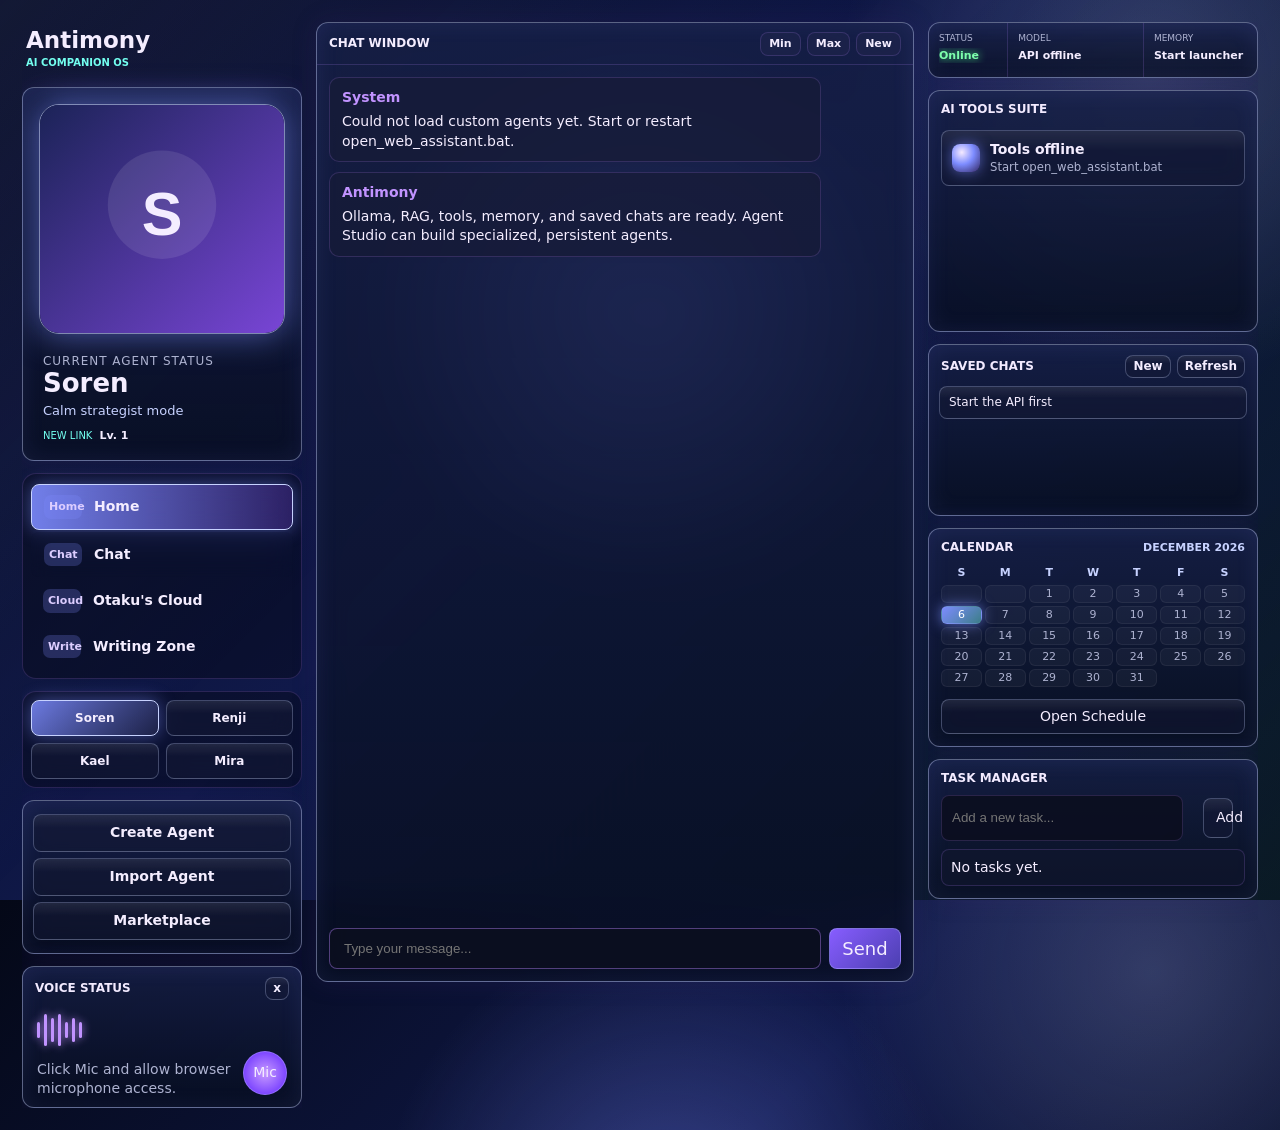
==== commit 9b4de2b7: "Add files via upload" ====
--- a/index.html
+++ b/index.html
@@ -4,7 +4,7 @@
   <meta charset="utf-8" />
   <meta name="viewport" content="width=device-width, initial-scale=1" />
   <title>Antimony Anime AI Assistant</title>
-  <link rel="stylesheet" href="assistant_web.css?v=20260620-cloud-public" />
+  <link rel="stylesheet" href="assistant_web.css?v=20260620-auth-upgrade" />
 </head>
 <body>
   <main class="shell">
@@ -157,17 +157,33 @@
       <div class="auth-brand"><span>Antimony Cloud</span><h2 id="authTitle">Your agents, everywhere.</h2><p>Sign in to sync chats, custom agents, and progress across devices.</p></div>
       <form id="authForm">
         <div class="auth-modes"><button class="active" type="button" data-auth-mode="login">Log in</button><button type="button" data-auth-mode="signup">Create account</button></div>
+        <label id="authUsernameLabel" hidden>Username<input id="authUsername" type="text" autocomplete="username" minlength="2" maxlength="32" placeholder="sarker" /></label>
         <label>Email<input id="authEmail" type="email" autocomplete="email" required /></label>
         <label>Password<input id="authPassword" type="password" autocomplete="current-password" minlength="8" required /></label>
         <p id="authError"></p>
         <button id="authSubmit" type="submit">Log in</button>
       </form>
+      <div class="auth-divider"><span>or</span></div>
+      <div class="auth-providers">
+        <button id="googleSignIn" type="button">Continue with Google</button>
+        <button id="showPhoneAuth" type="button">Use mobile number</button>
+      </div>
+      <section id="phoneAuth" class="phone-auth" hidden>
+        <label>Username <span>(for new accounts)</span><input id="phoneUsername" type="text" autocomplete="username" maxlength="32" placeholder="sarker" /></label>
+        <label>Mobile number<input id="authPhone" type="tel" autocomplete="tel" inputmode="tel" placeholder="+919876543210" /></label>
+        <button id="sendPhoneOtp" type="button">Send OTP</button>
+        <div id="phoneOtpPanel" hidden>
+          <label>6-digit OTP<input id="authPhoneOtp" type="text" autocomplete="one-time-code" inputmode="numeric" maxlength="6" placeholder="123456" /></label>
+          <button id="verifyPhoneOtp" type="button">Verify and sign in</button>
+        </div>
+        <p id="phoneAuthError"></p>
+      </section>
       <section id="accountPanel" hidden><p id="accountEmail"></p><button id="signOutButton" type="button">Sign out</button></section>
     </div>
   </section>
 
   <script src="/api/config"></script>
-  <script src="cloud_auth.js?v=20260620-vercel-config"></script>
-  <script src="assistant_web.js?v=20260620-vercel-config"></script>
+  <script src="cloud_auth.js?v=20260620-auth-upgrade"></script>
+  <script src="assistant_web.js?v=20260620-auth-upgrade"></script>
 </body>
 </html>
--- a/assistant_web.css
+++ b/assistant_web.css
@@ -469,7 +469,7 @@
 .market-item button { width: 100%; min-height: 38px; font-weight: 800; }
 .market-item .installed { color: #7dffad; }
 
-.auth-dialog { position: relative; width: min(440px, 94vw); padding: 24px; }
+.auth-dialog { position: relative; width: min(440px, 94vw); max-height: 92vh; overflow: auto; padding: 24px; }
 .auth-close { position: absolute; top: 12px; right: 12px; width: 32px; height: 32px; padding: 0; }
 .auth-brand span { color: var(--accent-c); font-size: 10px; text-transform: uppercase; font-weight: 800; }
 .auth-brand h2 { margin: 4px 0; font-size: 27px; }
@@ -478,6 +478,16 @@
 #authForm { display: grid; gap: 11px; }
 #authForm label { display: grid; gap: 5px; color: var(--muted); font-size: 11px; text-transform: uppercase; font-weight: 800; }
 #authForm input { color: var(--text); background: rgba(7,11,28,.82); border: 1px solid var(--line-soft); border-radius: 8px; padding: 11px; font: inherit; }
+.auth-divider { display: flex; align-items: center; gap: 10px; margin: 12px 0; color: var(--muted); font-size: 11px; text-transform: uppercase; }
+.auth-divider::before, .auth-divider::after { content: ""; height: 1px; background: var(--line-soft); flex: 1; }
+.auth-providers { display: grid; grid-template-columns: 1fr 1fr; gap: 8px; }
+.auth-providers button { min-height: 42px; }
+.phone-auth { display: grid; gap: 10px; margin-top: 12px; padding-top: 12px; border-top: 1px solid var(--line-soft); }
+.phone-auth label { display: grid; gap: 5px; color: var(--muted); font-size: 11px; text-transform: uppercase; font-weight: 800; }
+.phone-auth label span { text-transform: none; font-weight: 500; }
+.phone-auth input { color: var(--text); background: rgba(7,11,28,.82); border: 1px solid var(--line-soft); border-radius: 8px; padding: 11px; font: inherit; }
+#phoneOtpPanel { display: grid; gap: 9px; }
+#phoneAuthError { min-height: 18px; margin: 0; color: var(--accent-c); }
 #authError { min-height: 20px; margin: 0; color: var(--hot); font-size: 12px; }
 #authSubmit, #signOutButton { min-height: 42px; font-weight: 800; }
 #accountPanel { text-align: center; }
@@ -646,6 +656,14 @@
   grid-template-rows: auto 1fr auto;
   min-height: 0;
 }
+.chat-window.dragging {
+  position: fixed;
+  inset: auto;
+  justify-self: auto;
+  align-self: auto;
+  z-index: 30;
+  box-shadow: 0 24px 80px rgba(0, 0, 0, .56), 0 0 28px color-mix(in srgb, var(--accent-a) 38%, transparent);
+}
 .chat-window.maximized {
   position: fixed;
   inset: 108px 360px 82px 280px;
@@ -669,9 +687,13 @@
   text-transform: uppercase;
   font-size: 12px;
   font-weight: 800;
+  cursor: move;
+  user-select: none;
+  touch-action: none;
 }
 .window-bar div { display: flex; gap: 6px; }
 .window-bar button {
+  cursor: pointer;
   border: 1px solid var(--line-soft);
   background: rgba(34, 39, 78, .5);
   padding: 3px 8px;
@@ -878,6 +900,7 @@
   .topbar { grid-template-columns: 1fr; }
   .left-rail, .right-rail { display: grid; grid-template-columns: repeat(auto-fit, minmax(220px, 1fr)); }
   .chat-window, .quick { width: 100%; }
+  .window-bar { cursor: default; touch-action: auto; }
   .mode-panel { width: 100%; }
   .mode-tools { grid-template-columns: repeat(auto-fit, minmax(150px, 1fr)); }
   .chat-window.maximized {
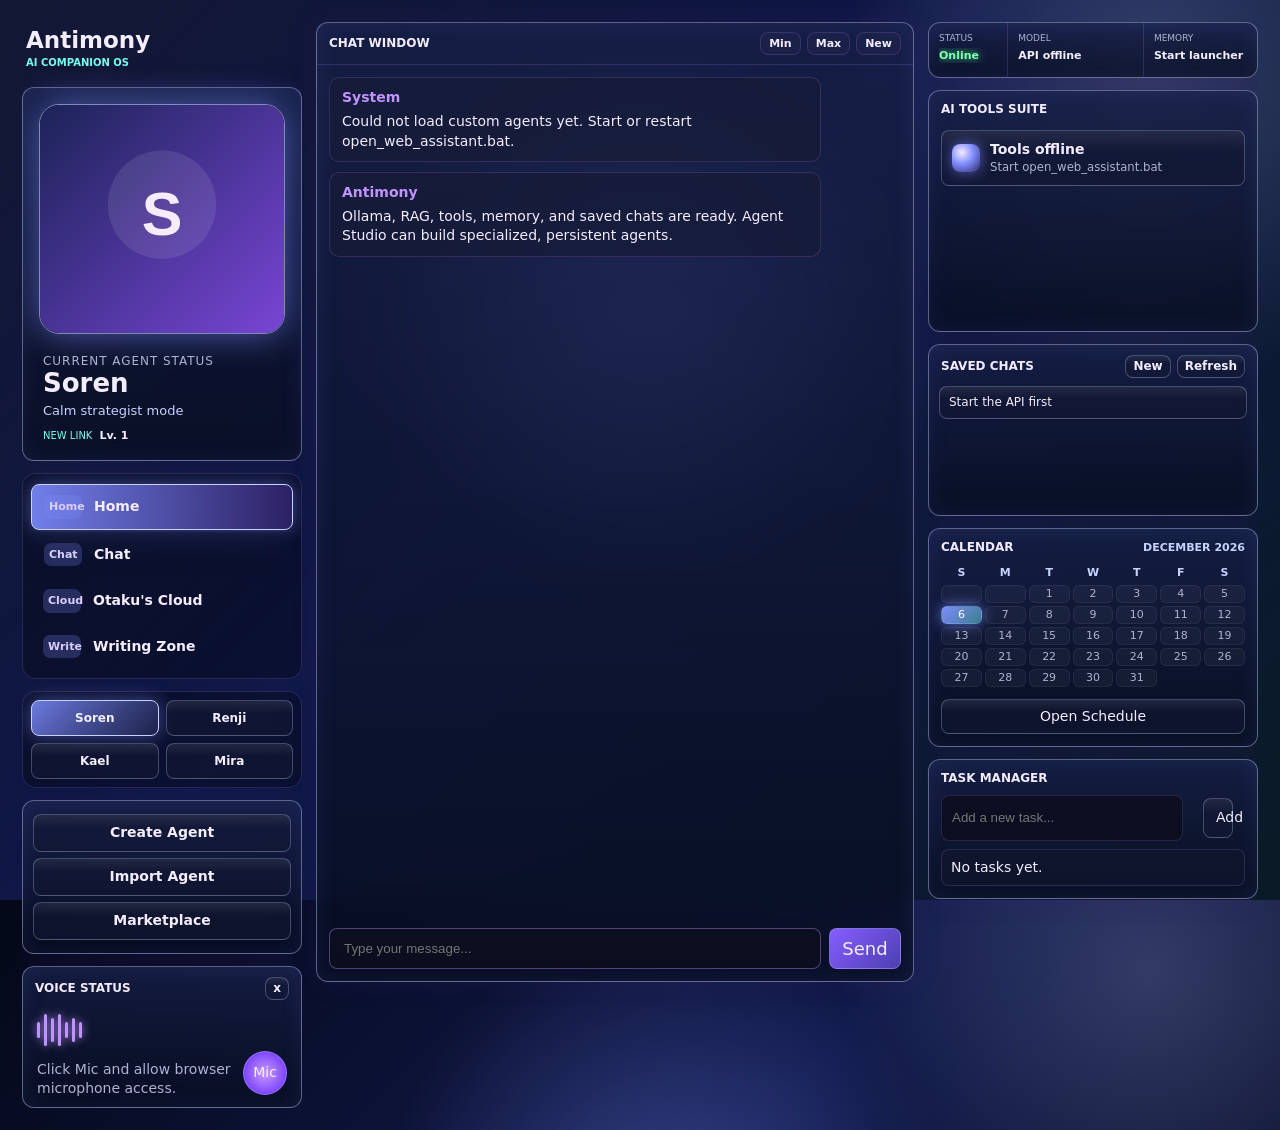
==== commit d29a2ec9: "Add files via upload" ====
--- a/index.html
+++ b/index.html
@@ -166,18 +166,7 @@
       <div class="auth-divider"><span>or</span></div>
       <div class="auth-providers">
         <button id="googleSignIn" type="button">Continue with Google</button>
-        <button id="showPhoneAuth" type="button">Use mobile number</button>
       </div>
-      <section id="phoneAuth" class="phone-auth" hidden>
-        <label>Username <span>(for new accounts)</span><input id="phoneUsername" type="text" autocomplete="username" maxlength="32" placeholder="sarker" /></label>
-        <label>Mobile number<input id="authPhone" type="tel" autocomplete="tel" inputmode="tel" placeholder="+919876543210" /></label>
-        <button id="sendPhoneOtp" type="button">Send OTP</button>
-        <div id="phoneOtpPanel" hidden>
-          <label>6-digit OTP<input id="authPhoneOtp" type="text" autocomplete="one-time-code" inputmode="numeric" maxlength="6" placeholder="123456" /></label>
-          <button id="verifyPhoneOtp" type="button">Verify and sign in</button>
-        </div>
-        <p id="phoneAuthError"></p>
-      </section>
       <section id="accountPanel" hidden><p id="accountEmail"></p><button id="signOutButton" type="button">Sign out</button></section>
     </div>
   </section>
--- a/assistant_web.css
+++ b/assistant_web.css
@@ -480,14 +480,8 @@
 #authForm input { color: var(--text); background: rgba(7,11,28,.82); border: 1px solid var(--line-soft); border-radius: 8px; padding: 11px; font: inherit; }
 .auth-divider { display: flex; align-items: center; gap: 10px; margin: 12px 0; color: var(--muted); font-size: 11px; text-transform: uppercase; }
 .auth-divider::before, .auth-divider::after { content: ""; height: 1px; background: var(--line-soft); flex: 1; }
-.auth-providers { display: grid; grid-template-columns: 1fr 1fr; gap: 8px; }
+.auth-providers { display: grid; grid-template-columns: 1fr; gap: 8px; }
 .auth-providers button { min-height: 42px; }
-.phone-auth { display: grid; gap: 10px; margin-top: 12px; padding-top: 12px; border-top: 1px solid var(--line-soft); }
-.phone-auth label { display: grid; gap: 5px; color: var(--muted); font-size: 11px; text-transform: uppercase; font-weight: 800; }
-.phone-auth label span { text-transform: none; font-weight: 500; }
-.phone-auth input { color: var(--text); background: rgba(7,11,28,.82); border: 1px solid var(--line-soft); border-radius: 8px; padding: 11px; font: inherit; }
-#phoneOtpPanel { display: grid; gap: 9px; }
-#phoneAuthError { min-height: 18px; margin: 0; color: var(--accent-c); }
 #authError { min-height: 20px; margin: 0; color: var(--hot); font-size: 12px; }
 #authSubmit, #signOutButton { min-height: 42px; font-weight: 800; }
 #accountPanel { text-align: center; }
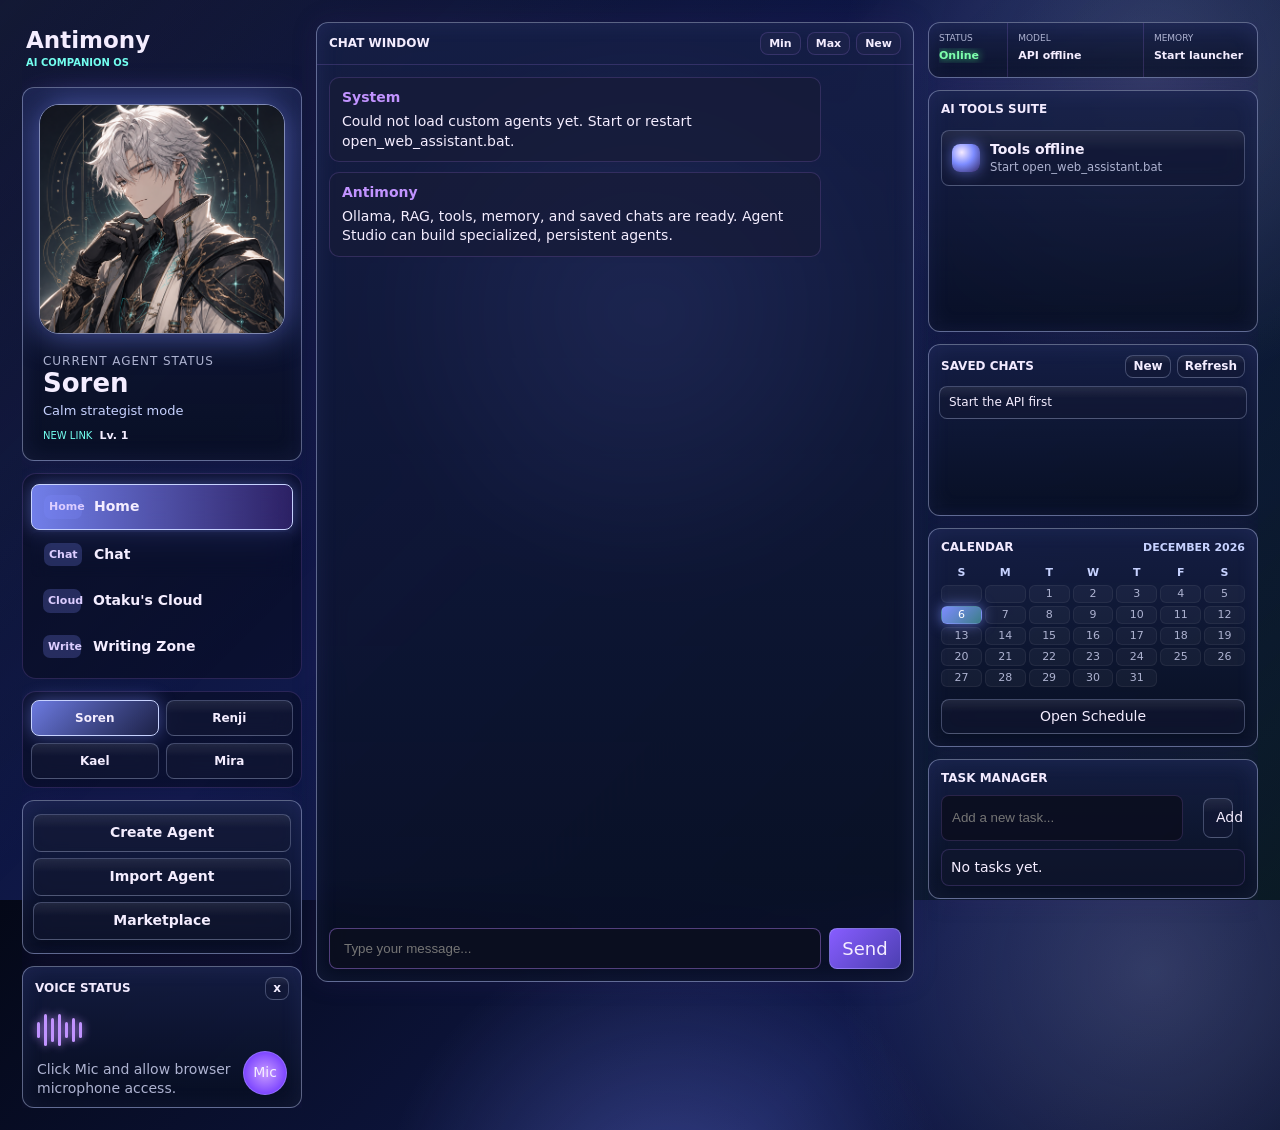
==== commit 278c3064: "Add files via upload" ====
--- a/index.html
+++ b/index.html
@@ -11,7 +11,7 @@
     <aside class="left-rail">
       <div class="rail-brand"><div><strong>Antimony</strong><span>AI Companion OS</span></div><button id="accountButton" type="button" hidden><span id="accountLabel">Sign in</span></button></div>
       <section class="glass agent-panel">
-        <img id="agentMini" src="assets/soren.png" alt="Active assistant" />
+        <img id="agentMini" src="/soren.png" alt="Active assistant" />
         <div>
           <span>Current Agent Status</span>
           <strong id="activeAgentName">Soren</strong>
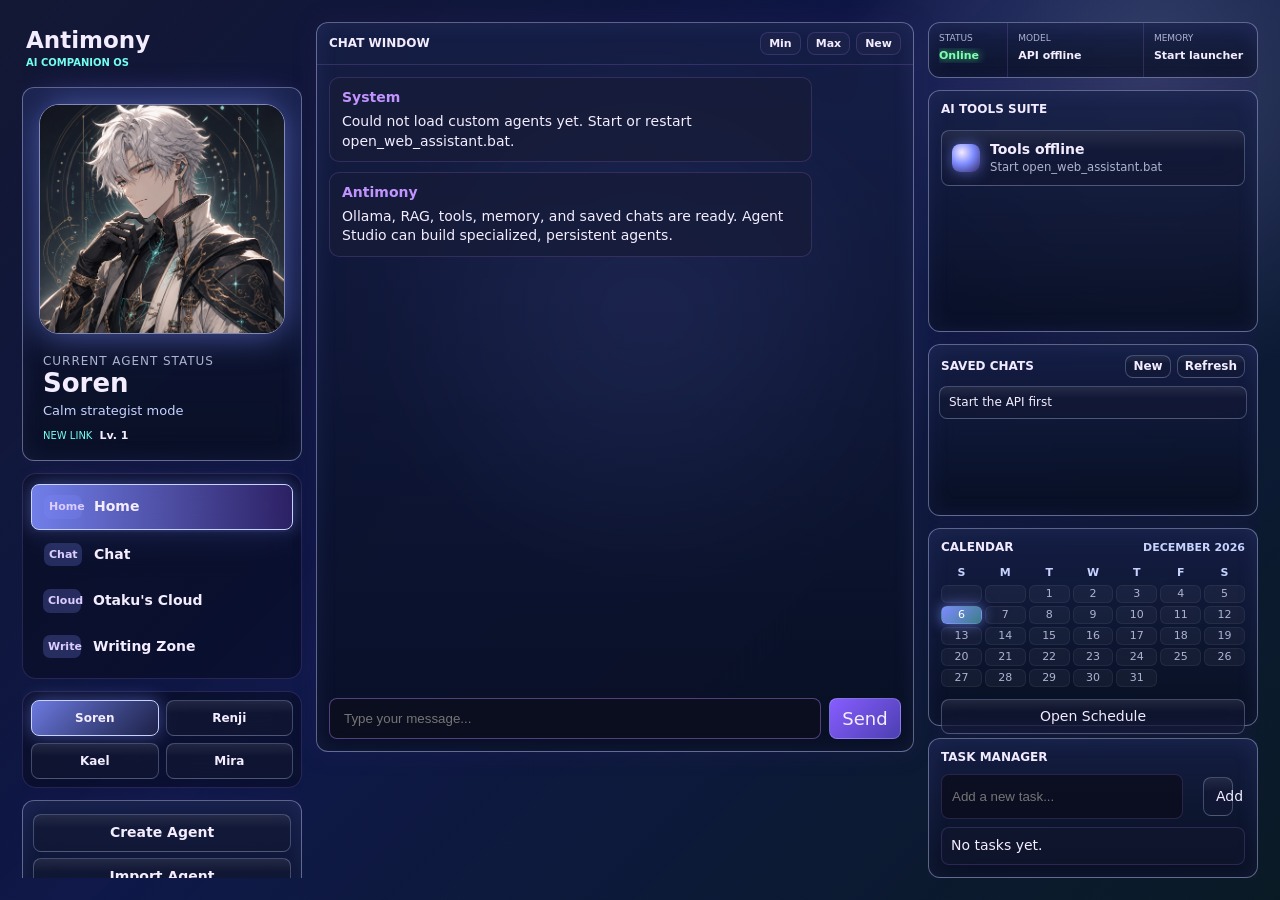
==== commit 437d40f5: "Add files via upload" ====
--- a/index.html
+++ b/index.html
@@ -4,7 +4,7 @@
   <meta charset="utf-8" />
   <meta name="viewport" content="width=device-width, initial-scale=1" />
   <title>Antimony Anime AI Assistant</title>
-  <link rel="stylesheet" href="assistant_web.css?v=20260620-auth-upgrade" />
+  <link rel="stylesheet" href="assistant_web.css?v=20260621-quality-scroll" />
 </head>
 <body>
   <main class="shell">
@@ -173,6 +173,6 @@
 
   <script src="/api/config"></script>
   <script src="cloud_auth.js?v=20260620-auth-upgrade"></script>
-  <script src="assistant_web.js?v=20260620-auth-upgrade"></script>
+  <script src="assistant_web.js?v=20260621-quality-scroll"></script>
 </body>
 </html>
--- a/assistant_web.css
+++ b/assistant_web.css
@@ -84,7 +84,7 @@
     linear-gradient(135deg, var(--page-0) 0%, var(--page-1) 45%, var(--page-2) 100%);
   color: var(--text);
   font: 14px/1.4 "Segoe UI", system-ui, sans-serif;
-  overflow: hidden;
+  overflow: auto;
 }
 body::before {
   content: "";
@@ -118,6 +118,8 @@
 
 .shell {
   min-height: 100vh;
+  height: 100vh;
+  overflow: auto;
   display: grid;
   grid-template-columns: 280px minmax(480px, 1fr) 330px;
   grid-template-rows: minmax(0, 1fr) 112px;
@@ -356,6 +358,8 @@
   width: min(1040px, 96vw);
   max-height: 92vh;
   overflow: auto;
+  overscroll-behavior: contain;
+  scrollbar-gutter: stable;
   padding: 0;
   border-color: color-mix(in srgb, var(--accent-c) 52%, transparent);
 }
@@ -697,11 +701,20 @@
   min-height: 420px;
   max-height: none;
   overflow: auto;
+  scroll-behavior: smooth;
+  overscroll-behavior: contain;
+  scrollbar-gutter: stable;
   padding: 12px;
   display: flex;
   flex-direction: column;
   gap: 10px;
 }
+.messages, .left-rail, .right-rail, .agent-studio, .marketplace, .shell {
+  scrollbar-width: thin;
+  scrollbar-color: var(--accent-a) rgba(7, 11, 28, .7);
+}
+.messages::-webkit-scrollbar, .left-rail::-webkit-scrollbar, .right-rail::-webkit-scrollbar, .agent-studio::-webkit-scrollbar, .marketplace::-webkit-scrollbar, .shell::-webkit-scrollbar { width: 10px; height: 10px; }
+.messages::-webkit-scrollbar-thumb, .left-rail::-webkit-scrollbar-thumb, .right-rail::-webkit-scrollbar-thumb, .agent-studio::-webkit-scrollbar-thumb, .marketplace::-webkit-scrollbar-thumb, .shell::-webkit-scrollbar-thumb { background: var(--accent-a); border-radius: 999px; border: 2px solid rgba(7, 11, 28, .7); }
 .msg {
   max-width: 86%;
   padding: 10px 12px;
